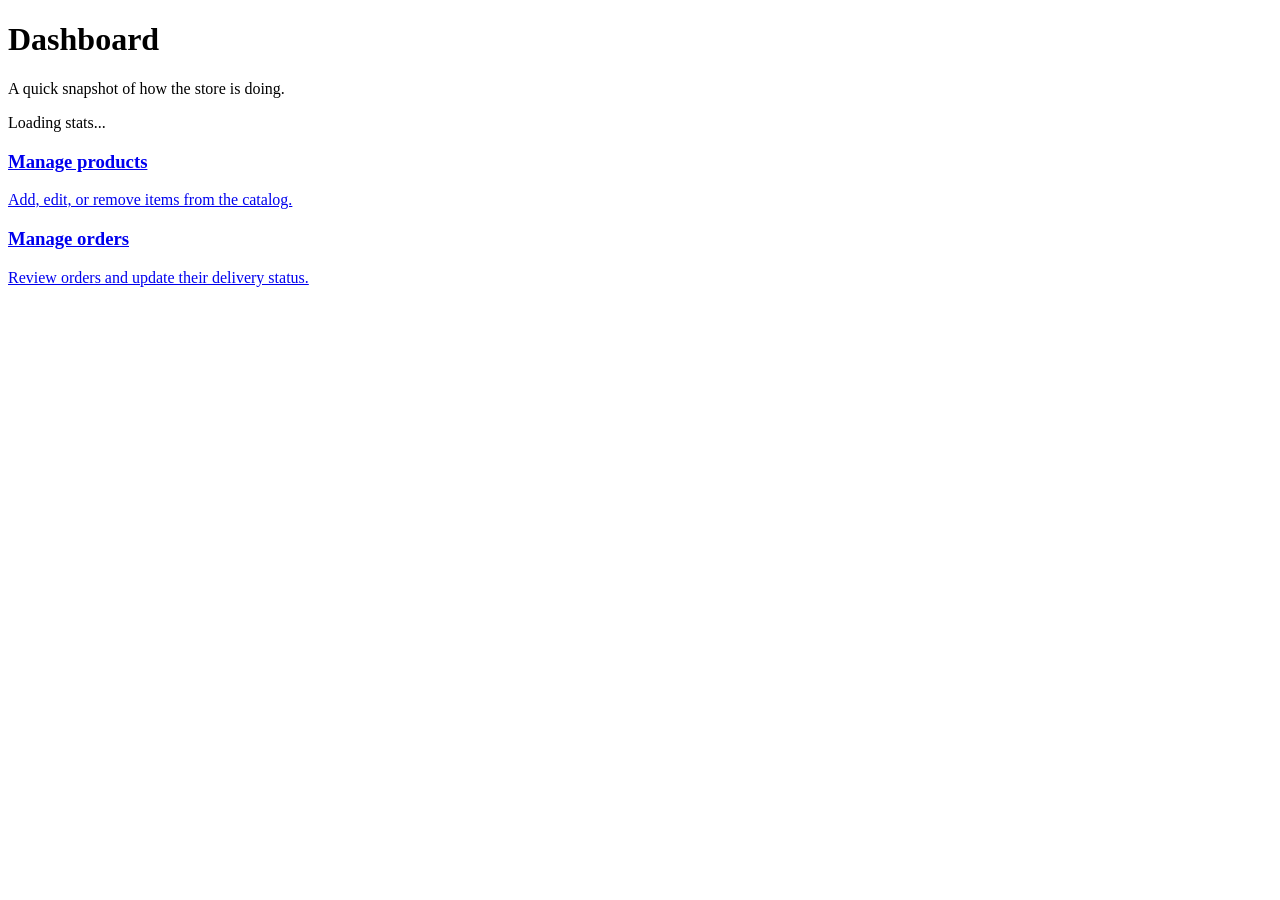
==== src/main/resources/static/admin-dashboard.html @ b2b2ad3f "problem changed" ====
<!DOCTYPE html>
<html lang="en">
<head>
<meta charset="UTF-8">
<meta name="viewport" content="width=device-width, initial-scale=1.0">
<title>Admin dashboard — Shopcraft</title>
<link rel="preconnect" href="https://fonts.googleapis.com">
<link href="https://fonts.googleapis.com/css2?family=Fraunces:wght@600;700&family=Inter:wght@400;500;600;700&display=swap" rel="stylesheet">
<link rel="stylesheet" href="css/common.css">
<link rel="stylesheet" href="css/admin.css">
</head>
<body>

<header class="site-header" id="site-header"></header>

<main class="container">
  <h1 class="page-title">Dashboard</h1>
  <p class="muted mb-24">A quick snapshot of how the store is doing.</p>

  <div id="alert-box" class="alert alert-error"></div>

  <div class="stat-grid" id="stat-grid">
    <div class="card stat-card"><p class="muted">Loading stats...</p></div>
  </div>

  <div class="admin-quicklinks">
    <a href="admin-products.html" class="card quicklink">
      <h3>Manage products</h3>
      <p class="muted">Add, edit, or remove items from the catalog.</p>
    </a>
    <a href="admin-orders.html" class="card quicklink">
      <h3>Manage orders</h3>
      <p class="muted">Review orders and update their delivery status.</p>
    </a>
  </div>
</main>

<script src="js/common.js"></script>
<script src="js/admin-dashboard.js"></script>
</body>
</html>
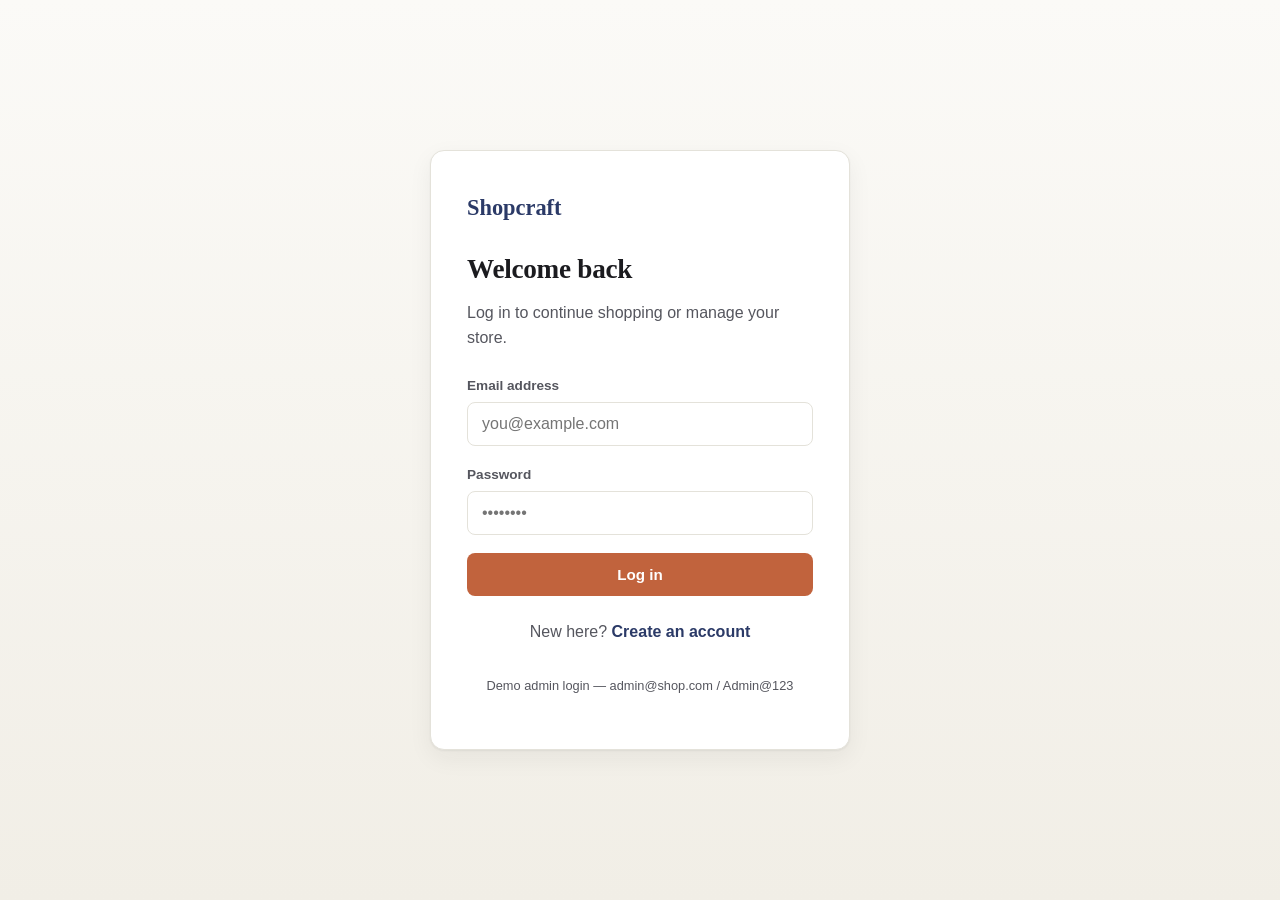
==== commit 19d1ee2c: "frontend changed" ====
--- a/src/main/resources/static/admin-dashboard.html
+++ b/src/main/resources/static/admin-dashboard.html
@@ -6,8 +6,8 @@
 <title>Admin dashboard — Shopcraft</title>
 <link rel="preconnect" href="https://fonts.googleapis.com">
 <link href="https://fonts.googleapis.com/css2?family=Fraunces:wght@600;700&family=Inter:wght@400;500;600;700&display=swap" rel="stylesheet">
-<link rel="stylesheet" href="css/common.css">
-<link rel="stylesheet" href="css/admin.css">
+<link rel="stylesheet" href="common.css">
+<link rel="stylesheet" href="admin.css">
 </head>
 <body>
 
@@ -35,7 +35,7 @@
   </div>
 </main>
 
-<script src="js/common.js"></script>
-<script src="js/admin-dashboard.js"></script>
+<script src="common.js"></script>
+<script src="admin-dashboard.js"></script>
 </body>
 </html>
--- a/src/main/resources/static/common.css
+++ b/src/main/resources/static/common.css
@@ -0,0 +1,237 @@
+/* ============================================================
+   SHOPCRAFT — shared design tokens & base styles
+   Include this file on every page, before the page-specific CSS.
+   ============================================================ */
+
+:root {
+  /* Color */
+  --ink:        #1B1B1F;   /* primary text */
+  --ink-soft:   #55565E;   /* secondary text */
+  --paper:      #FBFAF7;   /* page background */
+  --surface:    #FFFFFF;   /* card background */
+  --line:       #E4E2DA;   /* hairline borders */
+  --indigo:     #2B3A67;   /* brand primary (deep indigo) */
+  --indigo-ink: #1E2A4D;   /* pressed/hover state of primary */
+  --clay:       #C1633D;   /* accent — CTAs, prices, highlights */
+  --clay-ink:   #A34F2E;
+  --moss:       #4C7A5E;   /* success / delivered */
+  --amber:      #C99A2E;   /* pending / warning */
+  --rose:       #B4453B;   /* error / cancelled */
+
+  /* Type */
+  --font-head: "Fraunces", Georgia, "Times New Roman", serif;
+  --font-body: "Inter", -apple-system, BlinkMacSystemFont, "Segoe UI", sans-serif;
+
+  /* Layout */
+  --radius-s: 4px;
+  --radius-m: 8px;
+  --radius-l: 14px;
+  --shadow-card: 0 1px 2px rgba(27,27,31,0.06), 0 8px 24px rgba(27,27,31,0.06);
+  --container: 1180px;
+}
+
+* { box-sizing: border-box; }
+
+html, body {
+  margin: 0;
+  padding: 0;
+  background: var(--paper);
+  color: var(--ink);
+  font-family: var(--font-body);
+  font-size: 16px;
+  line-height: 1.55;
+  -webkit-font-smoothing: antialiased;
+}
+
+h1, h2, h3, h4 {
+  font-family: var(--font-head);
+  font-weight: 600;
+  line-height: 1.15;
+  margin: 0 0 0.5em 0;
+  letter-spacing: -0.01em;
+}
+
+a { color: inherit; text-decoration: none; }
+img { max-width: 100%; display: block; }
+button { font-family: inherit; cursor: pointer; }
+input, select, textarea { font-family: inherit; font-size: 1rem; }
+
+:focus-visible {
+  outline: 2px solid var(--indigo);
+  outline-offset: 2px;
+}
+
+.container {
+  max-width: var(--container);
+  margin: 0 auto;
+  padding: 0 24px;
+}
+
+/* ---------- Top navigation (shared shell) ---------- */
+.site-header {
+  position: sticky;
+  top: 0;
+  z-index: 50;
+  background: var(--surface);
+  border-bottom: 1px solid var(--line);
+}
+
+.nav-row {
+  display: flex;
+  align-items: center;
+  justify-content: space-between;
+  height: 68px;
+}
+
+.brand {
+  font-family: var(--font-head);
+  font-size: 1.4rem;
+  font-weight: 700;
+  color: var(--indigo);
+}
+
+.nav-links {
+  display: flex;
+  align-items: center;
+  gap: 28px;
+  font-size: 0.95rem;
+  color: var(--ink-soft);
+}
+
+.nav-links a:hover { color: var(--ink); }
+
+.nav-cart {
+  position: relative;
+  display: inline-flex;
+  align-items: center;
+  gap: 6px;
+}
+
+.cart-badge {
+  background: var(--clay);
+  color: #fff;
+  font-size: 0.7rem;
+  font-weight: 700;
+  min-width: 18px;
+  height: 18px;
+  border-radius: 999px;
+  display: inline-flex;
+  align-items: center;
+  justify-content: center;
+  padding: 0 4px;
+}
+
+/* ---------- Buttons ---------- */
+.btn {
+  display: inline-flex;
+  align-items: center;
+  justify-content: center;
+  gap: 8px;
+  padding: 12px 22px;
+  border-radius: var(--radius-m);
+  border: 1px solid transparent;
+  font-size: 0.95rem;
+  font-weight: 600;
+  transition: transform 0.08s ease, background 0.15s ease, border-color 0.15s ease;
+}
+.btn:active { transform: scale(0.98); }
+
+.btn-primary {
+  background: var(--clay);
+  color: #fff;
+}
+.btn-primary:hover { background: var(--clay-ink); }
+
+.btn-dark {
+  background: var(--indigo);
+  color: #fff;
+}
+.btn-dark:hover { background: var(--indigo-ink); }
+
+.btn-outline {
+  background: transparent;
+  border-color: var(--line);
+  color: var(--ink);
+}
+.btn-outline:hover { border-color: var(--ink); }
+
+.btn-danger {
+  background: transparent;
+  border-color: var(--rose);
+  color: var(--rose);
+}
+.btn-danger:hover { background: var(--rose); color: #fff; }
+
+.btn-block { width: 100%; }
+.btn:disabled { opacity: 0.5; cursor: not-allowed; }
+
+/* ---------- Forms ---------- */
+.field { margin-bottom: 18px; }
+.field label {
+  display: block;
+  font-size: 0.85rem;
+  font-weight: 600;
+  color: var(--ink-soft);
+  margin-bottom: 6px;
+}
+.field input, .field select, .field textarea {
+  width: 100%;
+  padding: 12px 14px;
+  border: 1px solid var(--line);
+  border-radius: var(--radius-m);
+  background: var(--surface);
+  color: var(--ink);
+}
+.field input:focus, .field select:focus, .field textarea:focus {
+  border-color: var(--indigo);
+}
+.field-error {
+  color: var(--rose);
+  font-size: 0.8rem;
+  margin-top: 6px;
+}
+
+/* ---------- Cards ---------- */
+.card {
+  background: var(--surface);
+  border: 1px solid var(--line);
+  border-radius: var(--radius-l);
+  box-shadow: var(--shadow-card);
+}
+
+/* ---------- Status pill ---------- */
+.status-pill {
+  display: inline-block;
+  padding: 4px 12px;
+  border-radius: 999px;
+  font-size: 0.78rem;
+  font-weight: 700;
+}
+.status-PLACED    { background: #FBEFD9; color: var(--amber); }
+.status-CONFIRMED { background: #E3E9FB; color: var(--indigo); }
+.status-SHIPPED   { background: #E3E9FB; color: var(--indigo); }
+.status-DELIVERED { background: #E1EEE5; color: var(--moss); }
+.status-CANCELLED { background: #F6E1DF; color: var(--rose); }
+
+/* ---------- Toast / alert banner ---------- */
+.alert {
+  padding: 12px 16px;
+  border-radius: var(--radius-m);
+  font-size: 0.9rem;
+  margin-bottom: 18px;
+  display: none;
+}
+.alert.show { display: block; }
+.alert-error   { background: #F6E1DF; color: var(--rose); }
+.alert-success { background: #E1EEE5; color: var(--moss); }
+
+/* ---------- Utility ---------- */
+.text-center { text-align: center; }
+.muted { color: var(--ink-soft); }
+.mt-24 { margin-top: 24px; }
+.mb-24 { margin-bottom: 24px; }
+
+@media (max-width: 720px) {
+  .nav-links { gap: 16px; font-size: 0.85rem; }
+  .container { padding: 0 16px; }
+}
--- a/src/main/resources/static/admin.css
+++ b/src/main/resources/static/admin.css
@@ -0,0 +1,107 @@
+/* Shared styles for all admin pages: dashboard, products, orders */
+
+.page-title { padding: 32px 0 4px; font-size: 1.9rem; }
+
+/* ---- Dashboard ---- */
+.stat-grid {
+  display: grid;
+  grid-template-columns: repeat(auto-fit, minmax(200px, 1fr));
+  gap: 16px;
+  margin-bottom: 32px;
+}
+.stat-card { padding: 22px; }
+.stat-label { color: var(--ink-soft); font-size: 0.85rem; margin-bottom: 6px; }
+.stat-value { font-family: var(--font-head); font-size: 1.8rem; font-weight: 700; }
+
+.admin-quicklinks {
+  display: grid;
+  grid-template-columns: repeat(auto-fit, minmax(240px, 1fr));
+  gap: 16px;
+  padding-bottom: 64px;
+}
+.quicklink { padding: 24px; transition: box-shadow 0.15s ease; }
+.quicklink:hover { box-shadow: var(--shadow-card); }
+
+/* ---- Admin toolbar (products / orders pages) ---- */
+.admin-toolbar {
+  display: flex;
+  justify-content: space-between;
+  align-items: center;
+  margin-bottom: 20px;
+  flex-wrap: wrap;
+  gap: 12px;
+}
+
+/* ---- Admin table ---- */
+.admin-table-wrap {
+  overflow-x: auto;
+  padding-bottom: 64px;
+}
+.admin-table {
+  width: 100%;
+  border-collapse: collapse;
+  background: var(--surface);
+  border: 1px solid var(--line);
+  border-radius: var(--radius-l);
+  overflow: hidden;
+}
+.admin-table th, .admin-table td {
+  text-align: left;
+  padding: 14px 16px;
+  border-bottom: 1px solid var(--line);
+  font-size: 0.9rem;
+  white-space: nowrap;
+}
+.admin-table th {
+  background: #F5F3ED;
+  color: var(--ink-soft);
+  font-weight: 600;
+  font-size: 0.78rem;
+  text-transform: none;
+}
+.admin-table tr:last-child td { border-bottom: none; }
+
+.table-actions { display: flex; gap: 8px; }
+.icon-btn {
+  padding: 6px 12px;
+  font-size: 0.82rem;
+  border-radius: var(--radius-s);
+  border: 1px solid var(--line);
+  background: var(--surface);
+}
+.icon-btn:hover { border-color: var(--ink); }
+
+/* ---- Modal (used for add/edit product form) ---- */
+.modal-overlay {
+  position: fixed;
+  inset: 0;
+  background: rgba(27,27,31,0.45);
+  display: none;
+  align-items: center;
+  justify-content: center;
+  z-index: 100;
+  padding: 24px;
+}
+.modal-overlay.show { display: flex; }
+.modal-box {
+  background: var(--surface);
+  border-radius: var(--radius-l);
+  padding: 28px;
+  width: 100%;
+  max-width: 480px;
+  max-height: 90vh;
+  overflow-y: auto;
+}
+.modal-head {
+  display: flex;
+  justify-content: space-between;
+  align-items: center;
+  margin-bottom: 18px;
+}
+.modal-close { background: none; border: none; font-size: 1.3rem; color: var(--ink-soft); }
+
+select#status-select {
+  padding: 6px 10px;
+  border-radius: var(--radius-s);
+  border: 1px solid var(--line);
+}
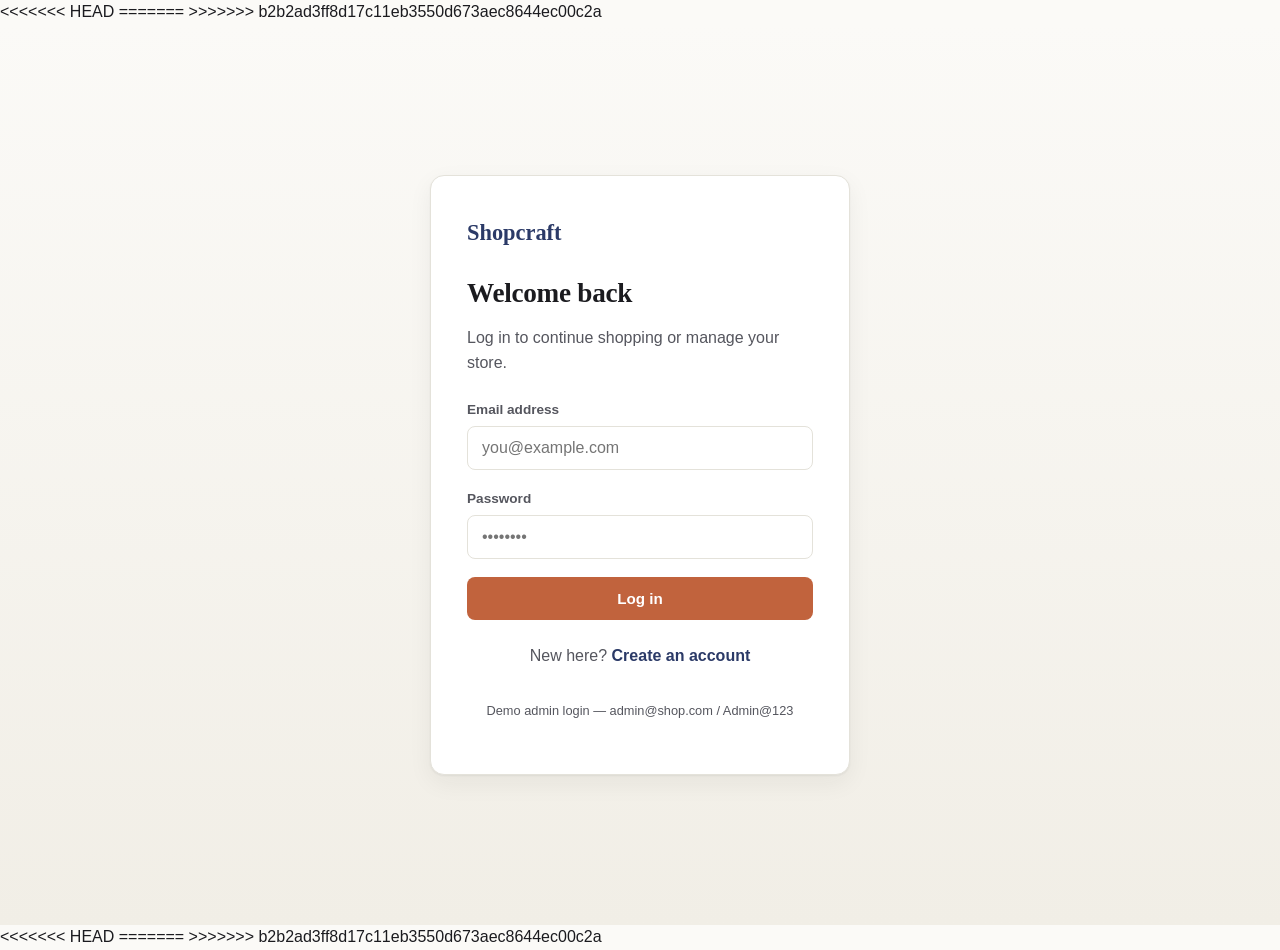
==== commit d0dcd414: "Frontend Changed" ====
--- a/src/main/resources/static/admin-dashboard.html
+++ b/src/main/resources/static/admin-dashboard.html
@@ -6,8 +6,13 @@
 <title>Admin dashboard — Shopcraft</title>
 <link rel="preconnect" href="https://fonts.googleapis.com">
 <link href="https://fonts.googleapis.com/css2?family=Fraunces:wght@600;700&family=Inter:wght@400;500;600;700&display=swap" rel="stylesheet">
+<<<<<<< HEAD
 <link rel="stylesheet" href="common.css">
 <link rel="stylesheet" href="admin.css">
+=======
+<link rel="stylesheet" href="css/common.css">
+<link rel="stylesheet" href="css/admin.css">
+>>>>>>> b2b2ad3ff8d17c11eb3550d673aec8644ec00c2a
 </head>
 <body>
 
@@ -35,7 +40,12 @@
   </div>
 </main>
 
+<<<<<<< HEAD
 <script src="common.js"></script>
 <script src="admin-dashboard.js"></script>
+=======
+<script src="js/common.js"></script>
+<script src="js/admin-dashboard.js"></script>
+>>>>>>> b2b2ad3ff8d17c11eb3550d673aec8644ec00c2a
 </body>
 </html>
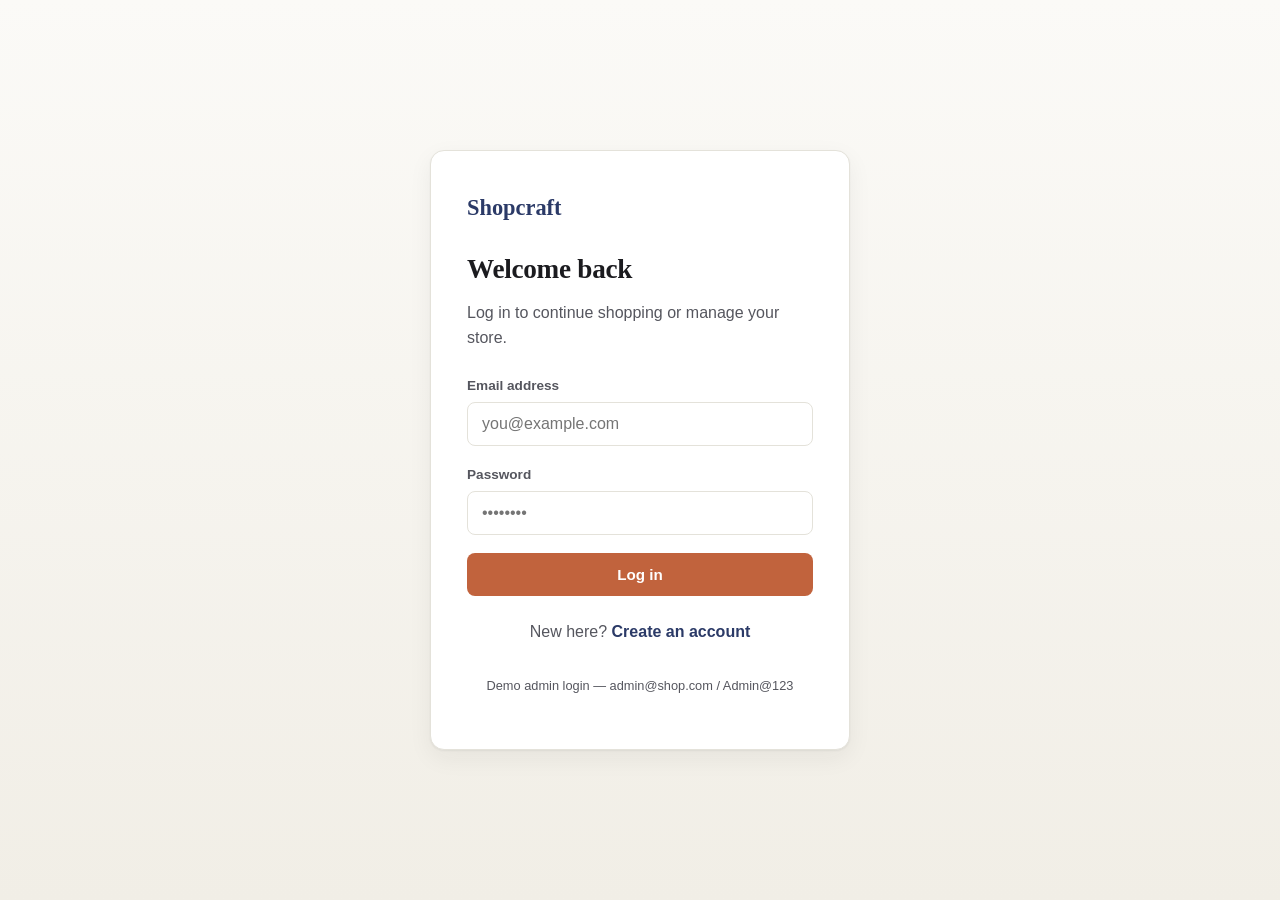
==== commit 2b21db27: "CHANGES ADDED" ====
--- a/src/main/resources/static/admin-dashboard.html
+++ b/src/main/resources/static/admin-dashboard.html
@@ -6,13 +6,8 @@
 <title>Admin dashboard — Shopcraft</title>
 <link rel="preconnect" href="https://fonts.googleapis.com">
 <link href="https://fonts.googleapis.com/css2?family=Fraunces:wght@600;700&family=Inter:wght@400;500;600;700&display=swap" rel="stylesheet">
-<<<<<<< HEAD
 <link rel="stylesheet" href="common.css">
 <link rel="stylesheet" href="admin.css">
-=======
-<link rel="stylesheet" href="css/common.css">
-<link rel="stylesheet" href="css/admin.css">
->>>>>>> b2b2ad3ff8d17c11eb3550d673aec8644ec00c2a
 </head>
 <body>
 
@@ -40,12 +35,7 @@
   </div>
 </main>
 
-<<<<<<< HEAD
 <script src="common.js"></script>
 <script src="admin-dashboard.js"></script>
-=======
-<script src="js/common.js"></script>
-<script src="js/admin-dashboard.js"></script>
->>>>>>> b2b2ad3ff8d17c11eb3550d673aec8644ec00c2a
 </body>
 </html>
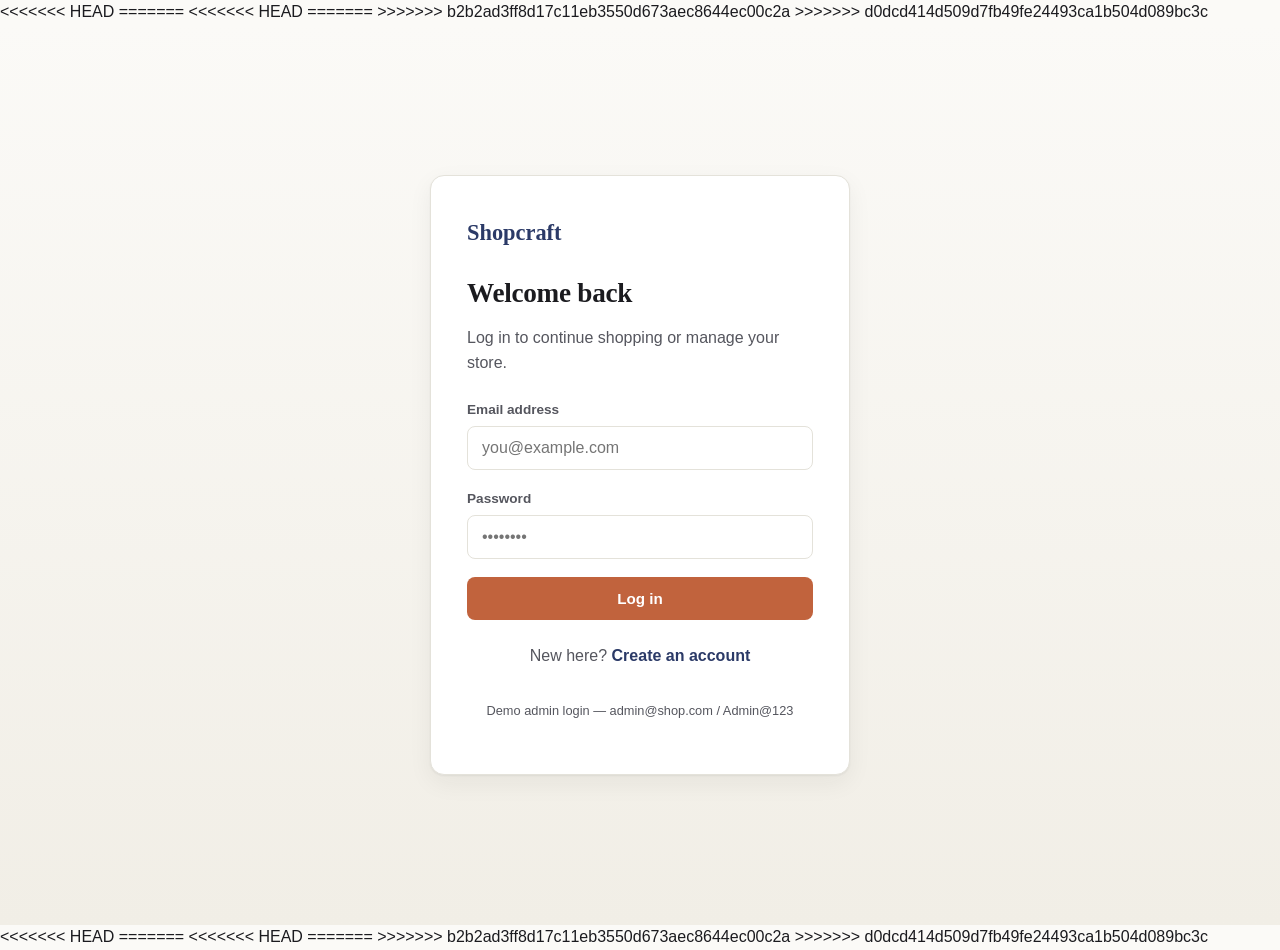
==== commit 3e247c82: "frontend changed" ====
--- a/src/main/resources/static/admin-dashboard.html
+++ b/src/main/resources/static/admin-dashboard.html
@@ -6,8 +6,18 @@
 <title>Admin dashboard — Shopcraft</title>
 <link rel="preconnect" href="https://fonts.googleapis.com">
 <link href="https://fonts.googleapis.com/css2?family=Fraunces:wght@600;700&family=Inter:wght@400;500;600;700&display=swap" rel="stylesheet">
+<<<<<<< HEAD
 <link rel="stylesheet" href="common.css">
 <link rel="stylesheet" href="admin.css">
+=======
+<<<<<<< HEAD
+<link rel="stylesheet" href="common.css">
+<link rel="stylesheet" href="admin.css">
+=======
+<link rel="stylesheet" href="css/common.css">
+<link rel="stylesheet" href="css/admin.css">
+>>>>>>> b2b2ad3ff8d17c11eb3550d673aec8644ec00c2a
+>>>>>>> d0dcd414d509d7fb49fe24493ca1b504d089bc3c
 </head>
 <body>
 
@@ -35,7 +45,17 @@
   </div>
 </main>
 
+<<<<<<< HEAD
 <script src="common.js"></script>
 <script src="admin-dashboard.js"></script>
+=======
+<<<<<<< HEAD
+<script src="common.js"></script>
+<script src="admin-dashboard.js"></script>
+=======
+<script src="js/common.js"></script>
+<script src="js/admin-dashboard.js"></script>
+>>>>>>> b2b2ad3ff8d17c11eb3550d673aec8644ec00c2a
+>>>>>>> d0dcd414d509d7fb49fe24493ca1b504d089bc3c
 </body>
 </html>
